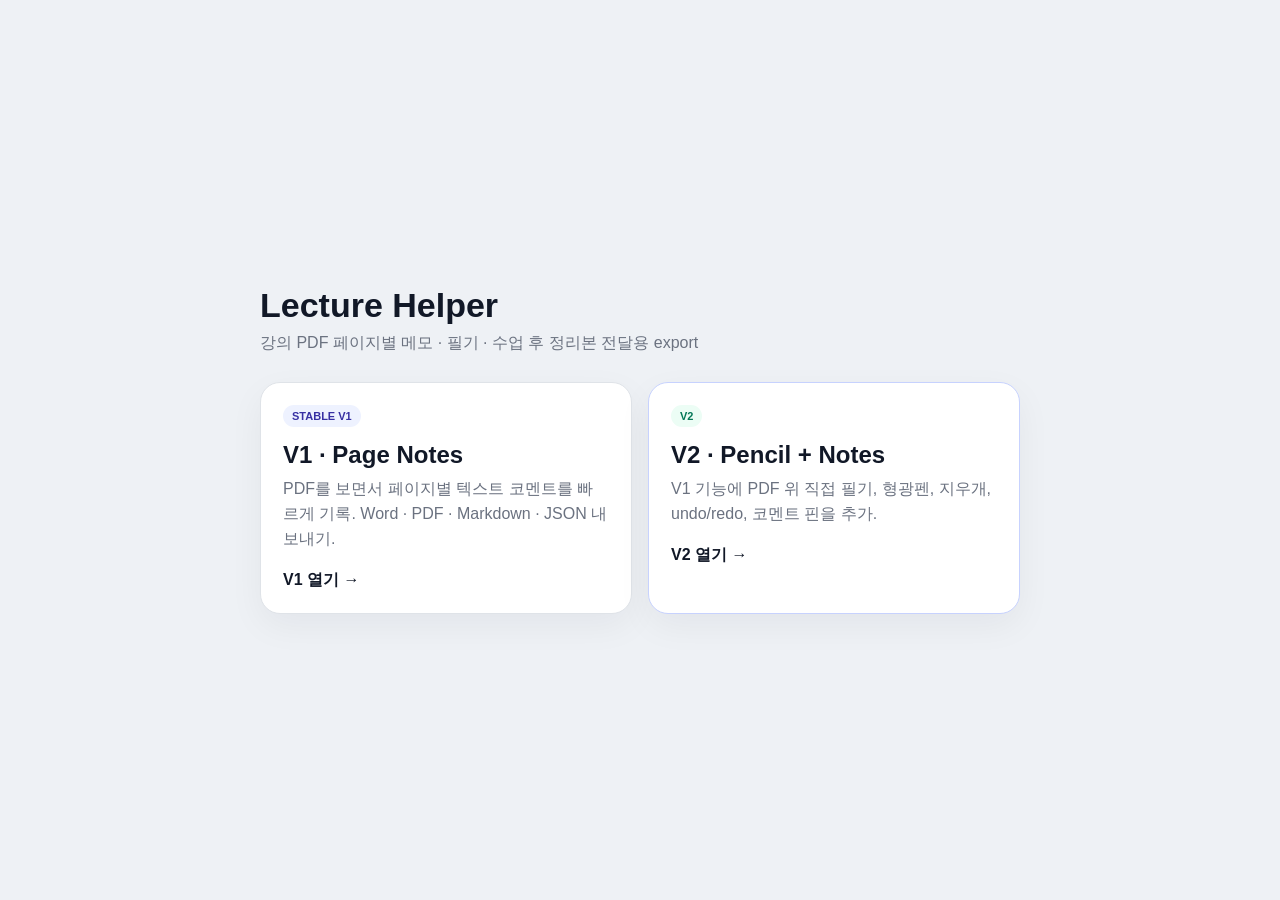
==== index.html @ 44392496 "Add version selector landing page" ====
<!doctype html><html lang="ko"><head><meta charset="utf-8"><meta name="viewport" content="width=device-width,initial-scale=1"><meta name="theme-color" content="#111827"><title>Lecture Helper</title><style>*{box-sizing:border-box}body{margin:0;min-height:100vh;display:grid;place-items:center;background:#eef1f5;color:#111827;font-family:-apple-system,BlinkMacSystemFont,"Segoe UI","Noto Sans KR",sans-serif;padding:24px}.wrap{width:min(760px,100%)}h1{margin:0 0 8px;font-size:34px}.sub{color:#6b7280;margin:0 0 28px}.grid{display:grid;grid-template-columns:repeat(2,minmax(0,1fr));gap:16px}.card{display:block;text-decoration:none;color:inherit;background:white;border:1px solid #dfe3e8;border-radius:20px;padding:22px;box-shadow:0 12px 35px #1118270d}.card:hover{transform:translateY(-1px)}.badge{display:inline-block;font-size:11px;font-weight:800;border-radius:999px;padding:5px 9px;background:#eef2ff;color:#3730a3}.card h2{margin:14px 0 8px}.card p{color:#6b7280;line-height:1.55;margin:0}.go{margin-top:18px;font-weight:800}.v2{border-color:#c7d2fe}.v2 .badge{background:#ecfdf5;color:#047857}@media(max-width:620px){.grid{grid-template-columns:1fr}h1{font-size:28px}}</style></head><body><main class="wrap"><h1>Lecture Helper</h1><p class="sub">강의 PDF 페이지별 메모 · 필기 · 수업 후 정리본 전달용 export</p><section class="grid"><a class="card" href="./v1/"><span class="badge">STABLE V1</span><h2>V1 · Page Notes</h2><p>PDF를 보면서 페이지별 텍스트 코멘트를 빠르게 기록. Word · PDF · Markdown · JSON 내보내기.</p><div class="go">V1 열기 →</div></a><a class="card v2" href="./v2/"><span class="badge">V2</span><h2>V2 · Pencil + Notes</h2><p>V1 기능에 PDF 위 직접 필기, 형광펜, 지우개, undo/redo, 코멘트 핀을 추가.</p><div class="go">V2 열기 →</div></a></section></main></body></html>
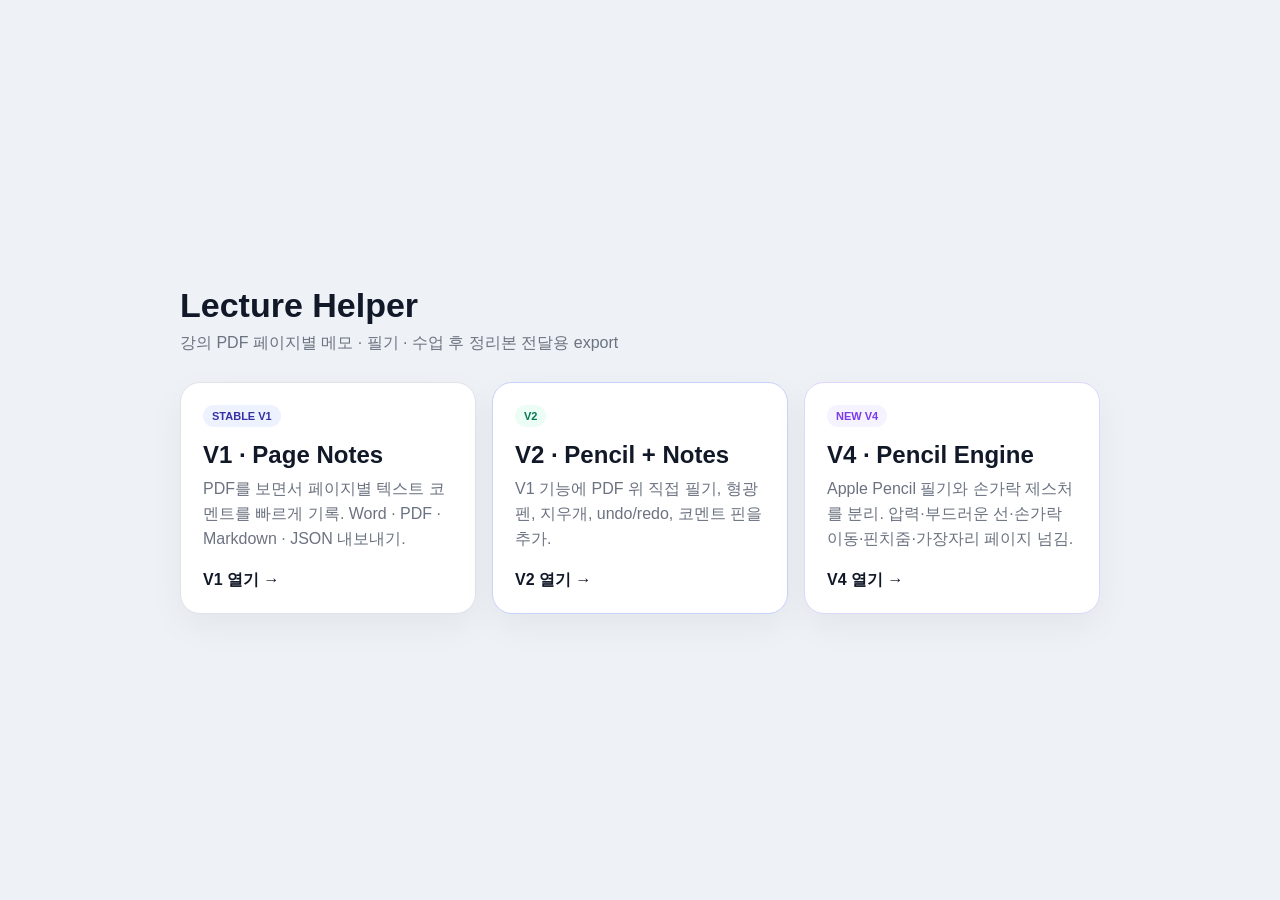
==== commit 63def397: "Add V4 to Lecture Helper home" ====
--- a/index.html
+++ b/index.html
@@ -1 +1 @@
-<!doctype html><html lang="ko"><head><meta charset="utf-8"><meta name="viewport" content="width=device-width,initial-scale=1"><meta name="theme-color" content="#111827"><title>Lecture Helper</title><style>*{box-sizing:border-box}body{margin:0;min-height:100vh;display:grid;place-items:center;background:#eef1f5;color:#111827;font-family:-apple-system,BlinkMacSystemFont,"Segoe UI","Noto Sans KR",sans-serif;padding:24px}.wrap{width:min(760px,100%)}h1{margin:0 0 8px;font-size:34px}.sub{color:#6b7280;margin:0 0 28px}.grid{display:grid;grid-template-columns:repeat(2,minmax(0,1fr));gap:16px}.card{display:block;text-decoration:none;color:inherit;background:white;border:1px solid #dfe3e8;border-radius:20px;padding:22px;box-shadow:0 12px 35px #1118270d}.card:hover{transform:translateY(-1px)}.badge{display:inline-block;font-size:11px;font-weight:800;border-radius:999px;padding:5px 9px;background:#eef2ff;color:#3730a3}.card h2{margin:14px 0 8px}.card p{color:#6b7280;line-height:1.55;margin:0}.go{margin-top:18px;font-weight:800}.v2{border-color:#c7d2fe}.v2 .badge{background:#ecfdf5;color:#047857}@media(max-width:620px){.grid{grid-template-columns:1fr}h1{font-size:28px}}</style></head><body><main class="wrap"><h1>Lecture Helper</h1><p class="sub">강의 PDF 페이지별 메모 · 필기 · 수업 후 정리본 전달용 export</p><section class="grid"><a class="card" href="./v1/"><span class="badge">STABLE V1</span><h2>V1 · Page Notes</h2><p>PDF를 보면서 페이지별 텍스트 코멘트를 빠르게 기록. Word · PDF · Markdown · JSON 내보내기.</p><div class="go">V1 열기 →</div></a><a class="card v2" href="./v2/"><span class="badge">V2</span><h2>V2 · Pencil + Notes</h2><p>V1 기능에 PDF 위 직접 필기, 형광펜, 지우개, undo/redo, 코멘트 핀을 추가.</p><div class="go">V2 열기 →</div></a></section></main></body></html>+<!doctype html><html lang="ko"><head><meta charset="utf-8"><meta name="viewport" content="width=device-width,initial-scale=1"><meta name="theme-color" content="#111827"><title>Lecture Helper</title><style>*{box-sizing:border-box}body{margin:0;min-height:100vh;display:grid;place-items:center;background:#eef1f5;color:#111827;font-family:-apple-system,BlinkMacSystemFont,"Segoe UI","Noto Sans KR",sans-serif;padding:24px}.wrap{width:min(920px,100%)}h1{margin:0 0 8px;font-size:34px}.sub{color:#6b7280;margin:0 0 28px}.grid{display:grid;grid-template-columns:repeat(3,minmax(0,1fr));gap:16px}.card{display:block;text-decoration:none;color:inherit;background:white;border:1px solid #dfe3e8;border-radius:20px;padding:22px;box-shadow:0 12px 35px #1118270d}.card:hover{transform:translateY(-1px)}.badge{display:inline-block;font-size:11px;font-weight:800;border-radius:999px;padding:5px 9px;background:#eef2ff;color:#3730a3}.card h2{margin:14px 0 8px}.card p{color:#6b7280;line-height:1.55;margin:0}.go{margin-top:18px;font-weight:800}.v2{border-color:#c7d2fe}.v2 .badge{background:#ecfdf5;color:#047857}.v4{border-color:#ddd6fe}.v4 .badge{background:#f5f3ff;color:#7c3aed}@media(max-width:800px){.grid{grid-template-columns:1fr}h1{font-size:28px}}</style></head><body><main class="wrap"><h1>Lecture Helper</h1><p class="sub">강의 PDF 페이지별 메모 · 필기 · 수업 후 정리본 전달용 export</p><section class="grid"><a class="card" href="./v1/"><span class="badge">STABLE V1</span><h2>V1 · Page Notes</h2><p>PDF를 보면서 페이지별 텍스트 코멘트를 빠르게 기록. Word · PDF · Markdown · JSON 내보내기.</p><div class="go">V1 열기 →</div></a><a class="card v2" href="./v2/"><span class="badge">V2</span><h2>V2 · Pencil + Notes</h2><p>V1 기능에 PDF 위 직접 필기, 형광펜, 지우개, undo/redo, 코멘트 핀을 추가.</p><div class="go">V2 열기 →</div></a><a class="card v4" href="./v4/"><span class="badge">NEW V4</span><h2>V4 · Pencil Engine</h2><p>Apple Pencil 필기와 손가락 제스처를 분리. 압력·부드러운 선·손가락 이동·핀치줌·가장자리 페이지 넘김.</p><div class="go">V4 열기 →</div></a></section></main></body></html>
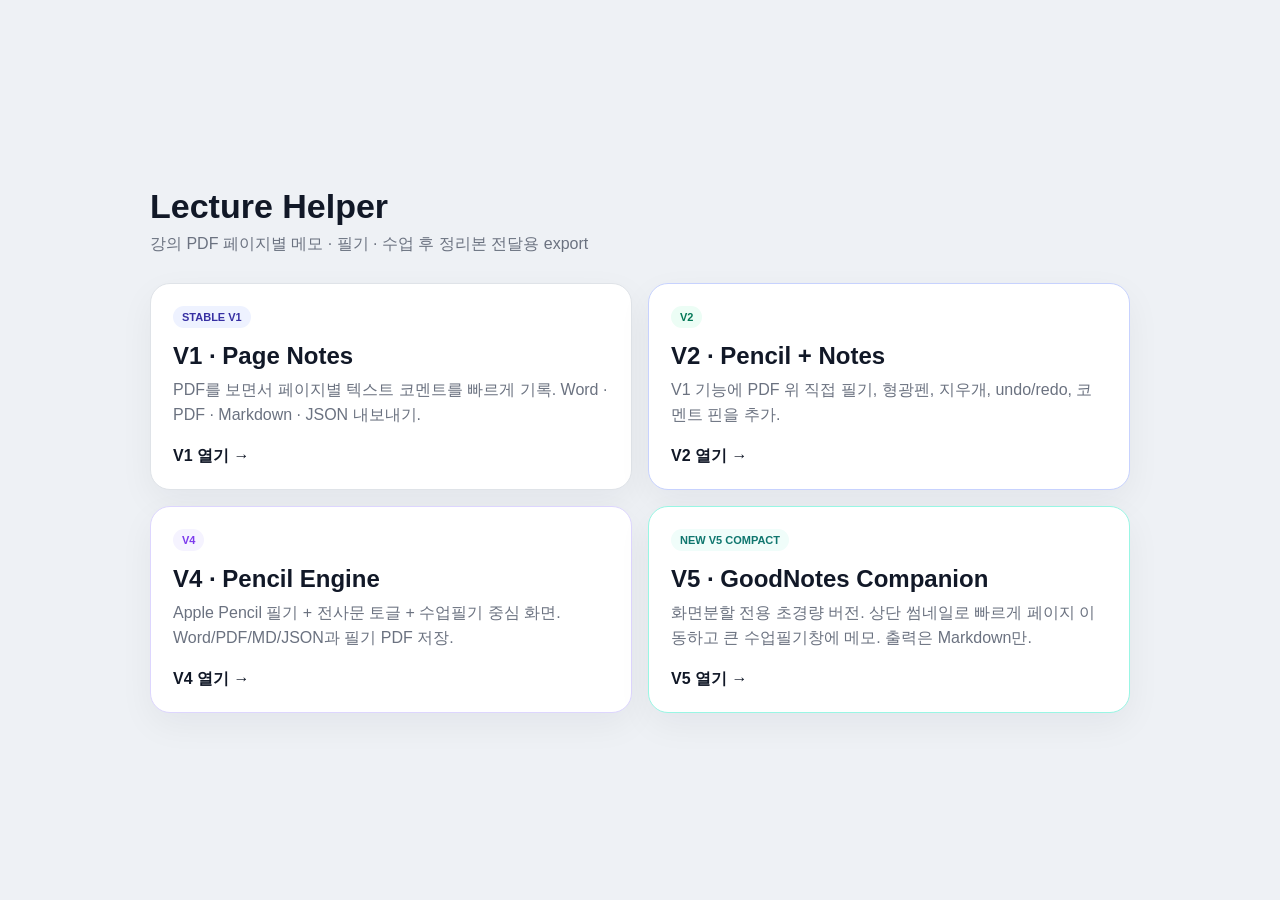
==== commit 988de94c: "Add V5 compact mode to launcher" ====
--- a/index.html
+++ b/index.html
@@ -1 +1 @@
-<!doctype html><html lang="ko"><head><meta charset="utf-8"><meta name="viewport" content="width=device-width,initial-scale=1"><meta name="theme-color" content="#111827"><title>Lecture Helper</title><style>*{box-sizing:border-box}body{margin:0;min-height:100vh;display:grid;place-items:center;background:#eef1f5;color:#111827;font-family:-apple-system,BlinkMacSystemFont,"Segoe UI","Noto Sans KR",sans-serif;padding:24px}.wrap{width:min(920px,100%)}h1{margin:0 0 8px;font-size:34px}.sub{color:#6b7280;margin:0 0 28px}.grid{display:grid;grid-template-columns:repeat(3,minmax(0,1fr));gap:16px}.card{display:block;text-decoration:none;color:inherit;background:white;border:1px solid #dfe3e8;border-radius:20px;padding:22px;box-shadow:0 12px 35px #1118270d}.card:hover{transform:translateY(-1px)}.badge{display:inline-block;font-size:11px;font-weight:800;border-radius:999px;padding:5px 9px;background:#eef2ff;color:#3730a3}.card h2{margin:14px 0 8px}.card p{color:#6b7280;line-height:1.55;margin:0}.go{margin-top:18px;font-weight:800}.v2{border-color:#c7d2fe}.v2 .badge{background:#ecfdf5;color:#047857}.v4{border-color:#ddd6fe}.v4 .badge{background:#f5f3ff;color:#7c3aed}@media(max-width:800px){.grid{grid-template-columns:1fr}h1{font-size:28px}}</style></head><body><main class="wrap"><h1>Lecture Helper</h1><p class="sub">강의 PDF 페이지별 메모 · 필기 · 수업 후 정리본 전달용 export</p><section class="grid"><a class="card" href="./v1/"><span class="badge">STABLE V1</span><h2>V1 · Page Notes</h2><p>PDF를 보면서 페이지별 텍스트 코멘트를 빠르게 기록. Word · PDF · Markdown · JSON 내보내기.</p><div class="go">V1 열기 →</div></a><a class="card v2" href="./v2/"><span class="badge">V2</span><h2>V2 · Pencil + Notes</h2><p>V1 기능에 PDF 위 직접 필기, 형광펜, 지우개, undo/redo, 코멘트 핀을 추가.</p><div class="go">V2 열기 →</div></a><a class="card v4" href="./v4/"><span class="badge">NEW V4</span><h2>V4 · Pencil Engine</h2><p>Apple Pencil 필기와 손가락 제스처를 분리. 압력·부드러운 선·손가락 이동·핀치줌·가장자리 페이지 넘김.</p><div class="go">V4 열기 →</div></a></section></main></body></html>+<!doctype html><html lang="ko"><head><meta charset="utf-8"><meta name="viewport" content="width=device-width,initial-scale=1"><meta name="theme-color" content="#111827"><title>Lecture Helper</title><style>*{box-sizing:border-box}body{margin:0;min-height:100vh;display:grid;place-items:center;background:#eef1f5;color:#111827;font-family:-apple-system,BlinkMacSystemFont,"Segoe UI","Noto Sans KR",sans-serif;padding:24px}.wrap{width:min(980px,100%)}h1{margin:0 0 8px;font-size:34px}.sub{color:#6b7280;margin:0 0 28px}.grid{display:grid;grid-template-columns:repeat(2,minmax(0,1fr));gap:16px}.card{display:block;text-decoration:none;color:inherit;background:white;border:1px solid #dfe3e8;border-radius:20px;padding:22px;box-shadow:0 12px 35px #1118270d}.card:hover{transform:translateY(-1px)}.badge{display:inline-block;font-size:11px;font-weight:800;border-radius:999px;padding:5px 9px;background:#eef2ff;color:#3730a3}.card h2{margin:14px 0 8px}.card p{color:#6b7280;line-height:1.55;margin:0}.go{margin-top:18px;font-weight:800}.v2{border-color:#c7d2fe}.v2 .badge{background:#ecfdf5;color:#047857}.v4{border-color:#ddd6fe}.v4 .badge{background:#f5f3ff;color:#7c3aed}.v5{border-color:#99f6e4}.v5 .badge{background:#f0fdfa;color:#0f766e}@media(max-width:800px){.grid{grid-template-columns:1fr}h1{font-size:28px}}</style></head><body><main class="wrap"><h1>Lecture Helper</h1><p class="sub">강의 PDF 페이지별 메모 · 필기 · 수업 후 정리본 전달용 export</p><section class="grid"><a class="card" href="./v1/"><span class="badge">STABLE V1</span><h2>V1 · Page Notes</h2><p>PDF를 보면서 페이지별 텍스트 코멘트를 빠르게 기록. Word · PDF · Markdown · JSON 내보내기.</p><div class="go">V1 열기 →</div></a><a class="card v2" href="./v2/"><span class="badge">V2</span><h2>V2 · Pencil + Notes</h2><p>V1 기능에 PDF 위 직접 필기, 형광펜, 지우개, undo/redo, 코멘트 핀을 추가.</p><div class="go">V2 열기 →</div></a><a class="card v4" href="./v4/"><span class="badge">V4</span><h2>V4 · Pencil Engine</h2><p>Apple Pencil 필기 + 전사문 토글 + 수업필기 중심 화면. Word/PDF/MD/JSON과 필기 PDF 저장.</p><div class="go">V4 열기 →</div></a><a class="card v5" href="./v5/"><span class="badge">NEW V5 COMPACT</span><h2>V5 · GoodNotes Companion</h2><p>화면분할 전용 초경량 버전. 상단 썸네일로 빠르게 페이지 이동하고 큰 수업필기창에 메모. 출력은 Markdown만.</p><div class="go">V5 열기 →</div></a></section></main></body></html>
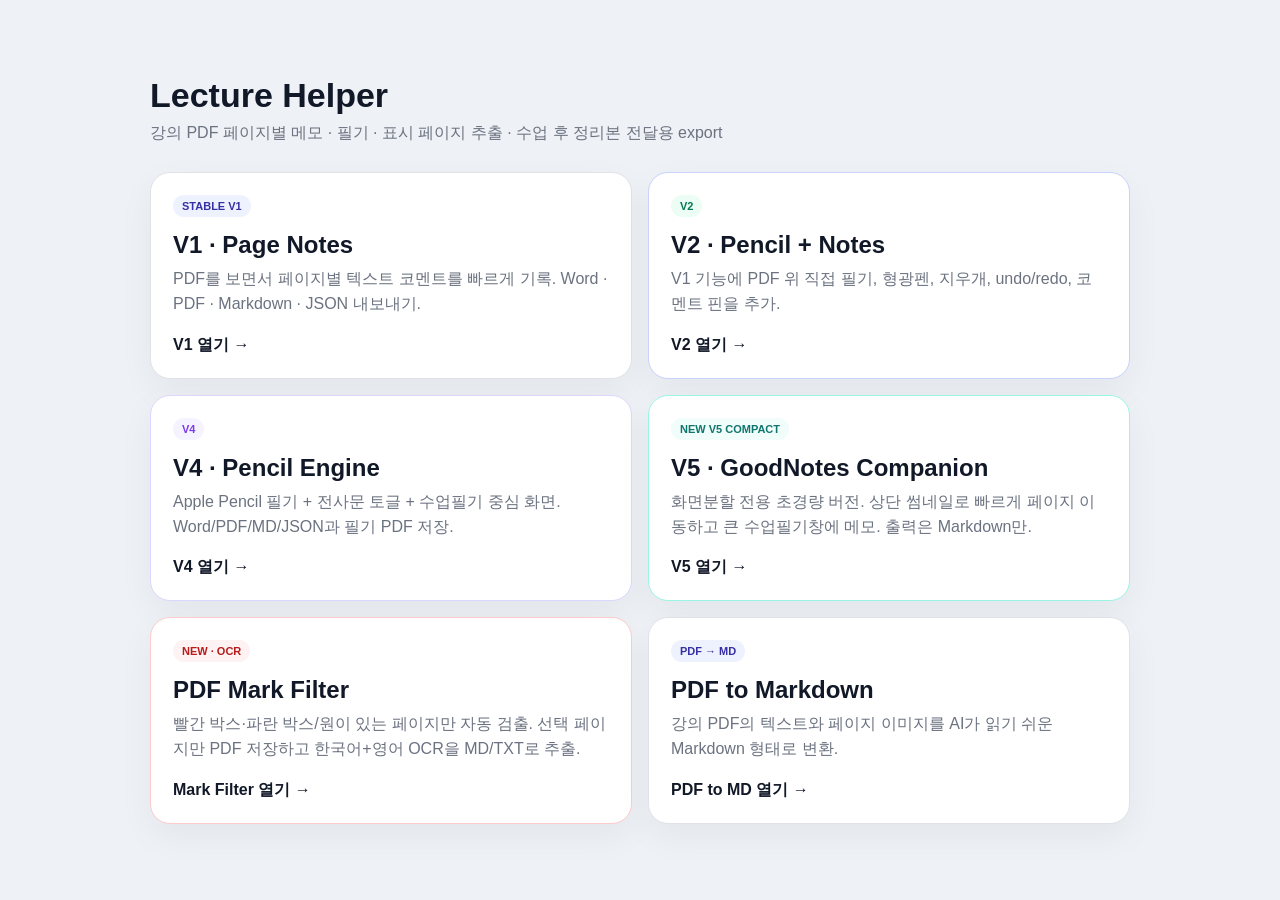
==== commit d4049336: "Add PDF Mark Filter to Lecture Helper home" ====
--- a/index.html
+++ b/index.html
@@ -1 +1 @@
-<!doctype html><html lang="ko"><head><meta charset="utf-8"><meta name="viewport" content="width=device-width,initial-scale=1"><meta name="theme-color" content="#111827"><title>Lecture Helper</title><style>*{box-sizing:border-box}body{margin:0;min-height:100vh;display:grid;place-items:center;background:#eef1f5;color:#111827;font-family:-apple-system,BlinkMacSystemFont,"Segoe UI","Noto Sans KR",sans-serif;padding:24px}.wrap{width:min(980px,100%)}h1{margin:0 0 8px;font-size:34px}.sub{color:#6b7280;margin:0 0 28px}.grid{display:grid;grid-template-columns:repeat(2,minmax(0,1fr));gap:16px}.card{display:block;text-decoration:none;color:inherit;background:white;border:1px solid #dfe3e8;border-radius:20px;padding:22px;box-shadow:0 12px 35px #1118270d}.card:hover{transform:translateY(-1px)}.badge{display:inline-block;font-size:11px;font-weight:800;border-radius:999px;padding:5px 9px;background:#eef2ff;color:#3730a3}.card h2{margin:14px 0 8px}.card p{color:#6b7280;line-height:1.55;margin:0}.go{margin-top:18px;font-weight:800}.v2{border-color:#c7d2fe}.v2 .badge{background:#ecfdf5;color:#047857}.v4{border-color:#ddd6fe}.v4 .badge{background:#f5f3ff;color:#7c3aed}.v5{border-color:#99f6e4}.v5 .badge{background:#f0fdfa;color:#0f766e}@media(max-width:800px){.grid{grid-template-columns:1fr}h1{font-size:28px}}</style></head><body><main class="wrap"><h1>Lecture Helper</h1><p class="sub">강의 PDF 페이지별 메모 · 필기 · 수업 후 정리본 전달용 export</p><section class="grid"><a class="card" href="./v1/"><span class="badge">STABLE V1</span><h2>V1 · Page Notes</h2><p>PDF를 보면서 페이지별 텍스트 코멘트를 빠르게 기록. Word · PDF · Markdown · JSON 내보내기.</p><div class="go">V1 열기 →</div></a><a class="card v2" href="./v2/"><span class="badge">V2</span><h2>V2 · Pencil + Notes</h2><p>V1 기능에 PDF 위 직접 필기, 형광펜, 지우개, undo/redo, 코멘트 핀을 추가.</p><div class="go">V2 열기 →</div></a><a class="card v4" href="./v4/"><span class="badge">V4</span><h2>V4 · Pencil Engine</h2><p>Apple Pencil 필기 + 전사문 토글 + 수업필기 중심 화면. Word/PDF/MD/JSON과 필기 PDF 저장.</p><div class="go">V4 열기 →</div></a><a class="card v5" href="./v5/"><span class="badge">NEW V5 COMPACT</span><h2>V5 · GoodNotes Companion</h2><p>화면분할 전용 초경량 버전. 상단 썸네일로 빠르게 페이지 이동하고 큰 수업필기창에 메모. 출력은 Markdown만.</p><div class="go">V5 열기 →</div></a></section></main></body></html>+<!doctype html><html lang="ko"><head><meta charset="utf-8"><meta name="viewport" content="width=device-width,initial-scale=1"><meta name="theme-color" content="#111827"><title>Lecture Helper</title><style>*{box-sizing:border-box}body{margin:0;min-height:100vh;display:grid;place-items:center;background:#eef1f5;color:#111827;font-family:-apple-system,BlinkMacSystemFont,"Segoe UI","Noto Sans KR",sans-serif;padding:24px}.wrap{width:min(980px,100%)}h1{margin:0 0 8px;font-size:34px}.sub{color:#6b7280;margin:0 0 28px}.grid{display:grid;grid-template-columns:repeat(2,minmax(0,1fr));gap:16px}.card{display:block;text-decoration:none;color:inherit;background:white;border:1px solid #dfe3e8;border-radius:20px;padding:22px;box-shadow:0 12px 35px #1118270d}.card:hover{transform:translateY(-1px)}.badge{display:inline-block;font-size:11px;font-weight:800;border-radius:999px;padding:5px 9px;background:#eef2ff;color:#3730a3}.card h2{margin:14px 0 8px}.card p{color:#6b7280;line-height:1.55;margin:0}.go{margin-top:18px;font-weight:800}.v2{border-color:#c7d2fe}.v2 .badge{background:#ecfdf5;color:#047857}.v4{border-color:#ddd6fe}.v4 .badge{background:#f5f3ff;color:#7c3aed}.v5{border-color:#99f6e4}.v5 .badge{background:#f0fdfa;color:#0f766e}.mark{border-color:#fecaca}.mark .badge{background:#fef2f2;color:#b91c1c}@media(max-width:800px){.grid{grid-template-columns:1fr}h1{font-size:28px}}</style></head><body><main class="wrap"><h1>Lecture Helper</h1><p class="sub">강의 PDF 페이지별 메모 · 필기 · 표시 페이지 추출 · 수업 후 정리본 전달용 export</p><section class="grid"><a class="card" href="./v1/"><span class="badge">STABLE V1</span><h2>V1 · Page Notes</h2><p>PDF를 보면서 페이지별 텍스트 코멘트를 빠르게 기록. Word · PDF · Markdown · JSON 내보내기.</p><div class="go">V1 열기 →</div></a><a class="card v2" href="./v2/"><span class="badge">V2</span><h2>V2 · Pencil + Notes</h2><p>V1 기능에 PDF 위 직접 필기, 형광펜, 지우개, undo/redo, 코멘트 핀을 추가.</p><div class="go">V2 열기 →</div></a><a class="card v4" href="./v4/"><span class="badge">V4</span><h2>V4 · Pencil Engine</h2><p>Apple Pencil 필기 + 전사문 토글 + 수업필기 중심 화면. Word/PDF/MD/JSON과 필기 PDF 저장.</p><div class="go">V4 열기 →</div></a><a class="card v5" href="./v5/"><span class="badge">NEW V5 COMPACT</span><h2>V5 · GoodNotes Companion</h2><p>화면분할 전용 초경량 버전. 상단 썸네일로 빠르게 페이지 이동하고 큰 수업필기창에 메모. 출력은 Markdown만.</p><div class="go">V5 열기 →</div></a><a class="card mark" href="./pdf_annotated_pages/"><span class="badge">NEW · OCR</span><h2>PDF Mark Filter</h2><p>빨간 박스·파란 박스/원이 있는 페이지만 자동 검출. 선택 페이지만 PDF 저장하고 한국어+영어 OCR을 MD/TXT로 추출.</p><div class="go">Mark Filter 열기 →</div></a><a class="card" href="./pdf_to_md/"><span class="badge">PDF → MD</span><h2>PDF to Markdown</h2><p>강의 PDF의 텍스트와 페이지 이미지를 AI가 읽기 쉬운 Markdown 형태로 변환.</p><div class="go">PDF to MD 열기 →</div></a></section></main></body></html>
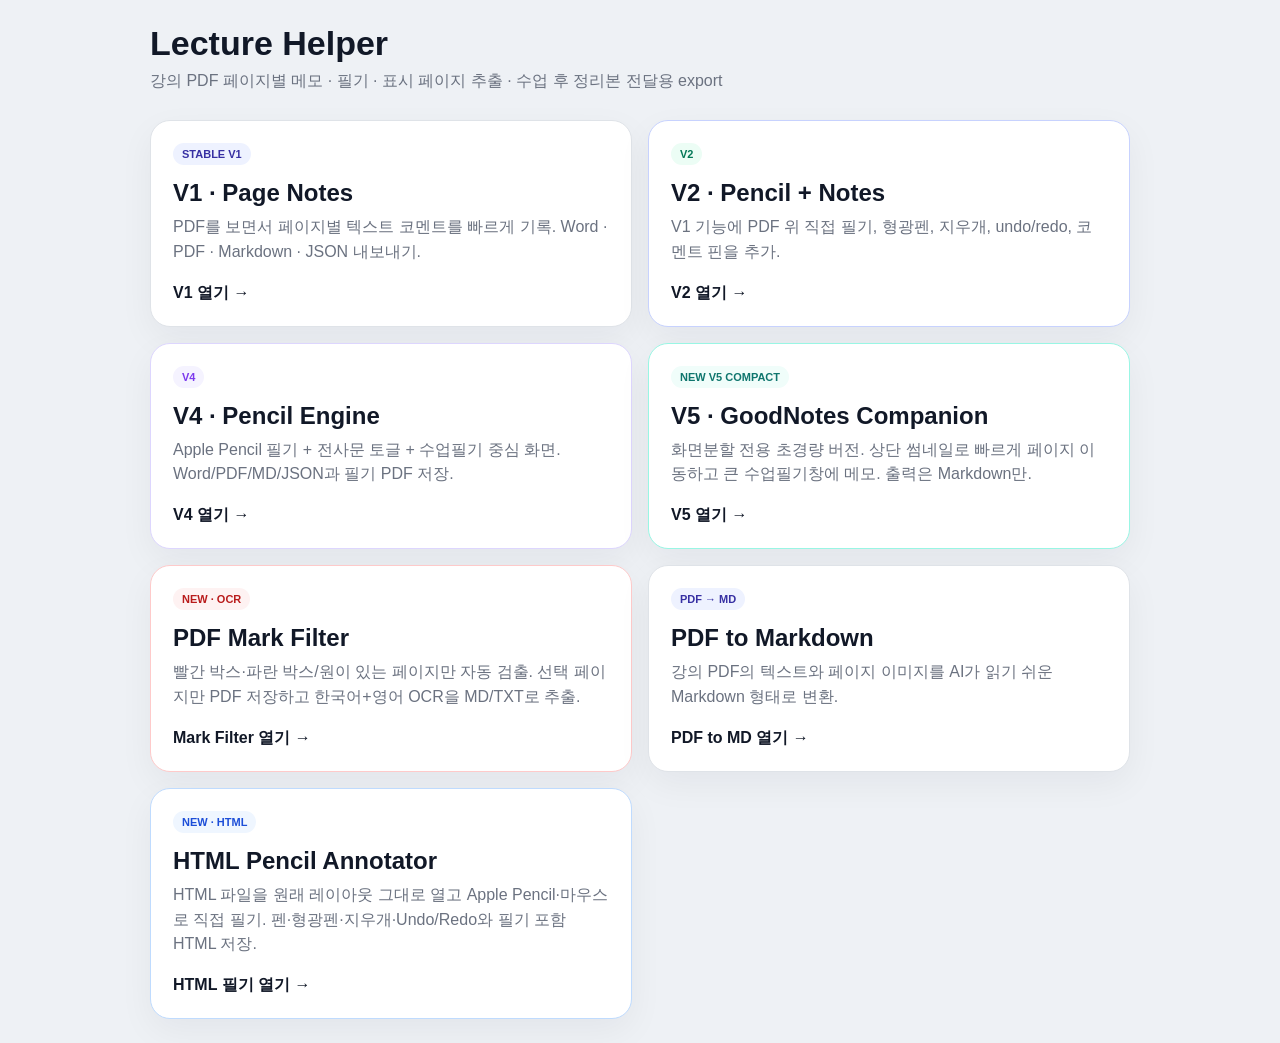
==== commit c93770fd: "Link HTML annotator from main page" ====
--- a/index.html
+++ b/index.html
@@ -1 +1 @@
-<!doctype html><html lang="ko"><head><meta charset="utf-8"><meta name="viewport" content="width=device-width,initial-scale=1"><meta name="theme-color" content="#111827"><title>Lecture Helper</title><style>*{box-sizing:border-box}body{margin:0;min-height:100vh;display:grid;place-items:center;background:#eef1f5;color:#111827;font-family:-apple-system,BlinkMacSystemFont,"Segoe UI","Noto Sans KR",sans-serif;padding:24px}.wrap{width:min(980px,100%)}h1{margin:0 0 8px;font-size:34px}.sub{color:#6b7280;margin:0 0 28px}.grid{display:grid;grid-template-columns:repeat(2,minmax(0,1fr));gap:16px}.card{display:block;text-decoration:none;color:inherit;background:white;border:1px solid #dfe3e8;border-radius:20px;padding:22px;box-shadow:0 12px 35px #1118270d}.card:hover{transform:translateY(-1px)}.badge{display:inline-block;font-size:11px;font-weight:800;border-radius:999px;padding:5px 9px;background:#eef2ff;color:#3730a3}.card h2{margin:14px 0 8px}.card p{color:#6b7280;line-height:1.55;margin:0}.go{margin-top:18px;font-weight:800}.v2{border-color:#c7d2fe}.v2 .badge{background:#ecfdf5;color:#047857}.v4{border-color:#ddd6fe}.v4 .badge{background:#f5f3ff;color:#7c3aed}.v5{border-color:#99f6e4}.v5 .badge{background:#f0fdfa;color:#0f766e}.mark{border-color:#fecaca}.mark .badge{background:#fef2f2;color:#b91c1c}@media(max-width:800px){.grid{grid-template-columns:1fr}h1{font-size:28px}}</style></head><body><main class="wrap"><h1>Lecture Helper</h1><p class="sub">강의 PDF 페이지별 메모 · 필기 · 표시 페이지 추출 · 수업 후 정리본 전달용 export</p><section class="grid"><a class="card" href="./v1/"><span class="badge">STABLE V1</span><h2>V1 · Page Notes</h2><p>PDF를 보면서 페이지별 텍스트 코멘트를 빠르게 기록. Word · PDF · Markdown · JSON 내보내기.</p><div class="go">V1 열기 →</div></a><a class="card v2" href="./v2/"><span class="badge">V2</span><h2>V2 · Pencil + Notes</h2><p>V1 기능에 PDF 위 직접 필기, 형광펜, 지우개, undo/redo, 코멘트 핀을 추가.</p><div class="go">V2 열기 →</div></a><a class="card v4" href="./v4/"><span class="badge">V4</span><h2>V4 · Pencil Engine</h2><p>Apple Pencil 필기 + 전사문 토글 + 수업필기 중심 화면. Word/PDF/MD/JSON과 필기 PDF 저장.</p><div class="go">V4 열기 →</div></a><a class="card v5" href="./v5/"><span class="badge">NEW V5 COMPACT</span><h2>V5 · GoodNotes Companion</h2><p>화면분할 전용 초경량 버전. 상단 썸네일로 빠르게 페이지 이동하고 큰 수업필기창에 메모. 출력은 Markdown만.</p><div class="go">V5 열기 →</div></a><a class="card mark" href="./pdf_annotated_pages/"><span class="badge">NEW · OCR</span><h2>PDF Mark Filter</h2><p>빨간 박스·파란 박스/원이 있는 페이지만 자동 검출. 선택 페이지만 PDF 저장하고 한국어+영어 OCR을 MD/TXT로 추출.</p><div class="go">Mark Filter 열기 →</div></a><a class="card" href="./pdf_to_md/"><span class="badge">PDF → MD</span><h2>PDF to Markdown</h2><p>강의 PDF의 텍스트와 페이지 이미지를 AI가 읽기 쉬운 Markdown 형태로 변환.</p><div class="go">PDF to MD 열기 →</div></a></section></main></body></html>+<!doctype html><html lang="ko"><head><meta charset="utf-8"><meta name="viewport" content="width=device-width,initial-scale=1"><meta name="theme-color" content="#111827"><title>Lecture Helper</title><style>*{box-sizing:border-box}body{margin:0;min-height:100vh;display:grid;place-items:center;background:#eef1f5;color:#111827;font-family:-apple-system,BlinkMacSystemFont,"Segoe UI","Noto Sans KR",sans-serif;padding:24px}.wrap{width:min(980px,100%)}h1{margin:0 0 8px;font-size:34px}.sub{color:#6b7280;margin:0 0 28px}.grid{display:grid;grid-template-columns:repeat(2,minmax(0,1fr));gap:16px}.card{display:block;text-decoration:none;color:inherit;background:white;border:1px solid #dfe3e8;border-radius:20px;padding:22px;box-shadow:0 12px 35px #1118270d}.card:hover{transform:translateY(-1px)}.badge{display:inline-block;font-size:11px;font-weight:800;border-radius:999px;padding:5px 9px;background:#eef2ff;color:#3730a3}.card h2{margin:14px 0 8px}.card p{color:#6b7280;line-height:1.55;margin:0}.go{margin-top:18px;font-weight:800}.v2{border-color:#c7d2fe}.v2 .badge{background:#ecfdf5;color:#047857}.v4{border-color:#ddd6fe}.v4 .badge{background:#f5f3ff;color:#7c3aed}.v5{border-color:#99f6e4}.v5 .badge{background:#f0fdfa;color:#0f766e}.mark{border-color:#fecaca}.mark .badge{background:#fef2f2;color:#b91c1c}.htmlnote{border-color:#bfdbfe}.htmlnote .badge{background:#eff6ff;color:#1d4ed8}@media(max-width:800px){.grid{grid-template-columns:1fr}h1{font-size:28px}}</style></head><body><main class="wrap"><h1>Lecture Helper</h1><p class="sub">강의 PDF 페이지별 메모 · 필기 · 표시 페이지 추출 · 수업 후 정리본 전달용 export</p><section class="grid"><a class="card" href="./v1/"><span class="badge">STABLE V1</span><h2>V1 · Page Notes</h2><p>PDF를 보면서 페이지별 텍스트 코멘트를 빠르게 기록. Word · PDF · Markdown · JSON 내보내기.</p><div class="go">V1 열기 →</div></a><a class="card v2" href="./v2/"><span class="badge">V2</span><h2>V2 · Pencil + Notes</h2><p>V1 기능에 PDF 위 직접 필기, 형광펜, 지우개, undo/redo, 코멘트 핀을 추가.</p><div class="go">V2 열기 →</div></a><a class="card v4" href="./v4/"><span class="badge">V4</span><h2>V4 · Pencil Engine</h2><p>Apple Pencil 필기 + 전사문 토글 + 수업필기 중심 화면. Word/PDF/MD/JSON과 필기 PDF 저장.</p><div class="go">V4 열기 →</div></a><a class="card v5" href="./v5/"><span class="badge">NEW V5 COMPACT</span><h2>V5 · GoodNotes Companion</h2><p>화면분할 전용 초경량 버전. 상단 썸네일로 빠르게 페이지 이동하고 큰 수업필기창에 메모. 출력은 Markdown만.</p><div class="go">V5 열기 →</div></a><a class="card mark" href="./pdf_annotated_pages/"><span class="badge">NEW · OCR</span><h2>PDF Mark Filter</h2><p>빨간 박스·파란 박스/원이 있는 페이지만 자동 검출. 선택 페이지만 PDF 저장하고 한국어+영어 OCR을 MD/TXT로 추출.</p><div class="go">Mark Filter 열기 →</div></a><a class="card" href="./pdf_to_md/"><span class="badge">PDF → MD</span><h2>PDF to Markdown</h2><p>강의 PDF의 텍스트와 페이지 이미지를 AI가 읽기 쉬운 Markdown 형태로 변환.</p><div class="go">PDF to MD 열기 →</div></a><a class="card htmlnote" href="./html_annotator/"><span class="badge">NEW · HTML</span><h2>HTML Pencil Annotator</h2><p>HTML 파일을 원래 레이아웃 그대로 열고 Apple Pencil·마우스로 직접 필기. 펜·형광펜·지우개·Undo/Redo와 필기 포함 HTML 저장.</p><div class="go">HTML 필기 열기 →</div></a></section></main></body></html>
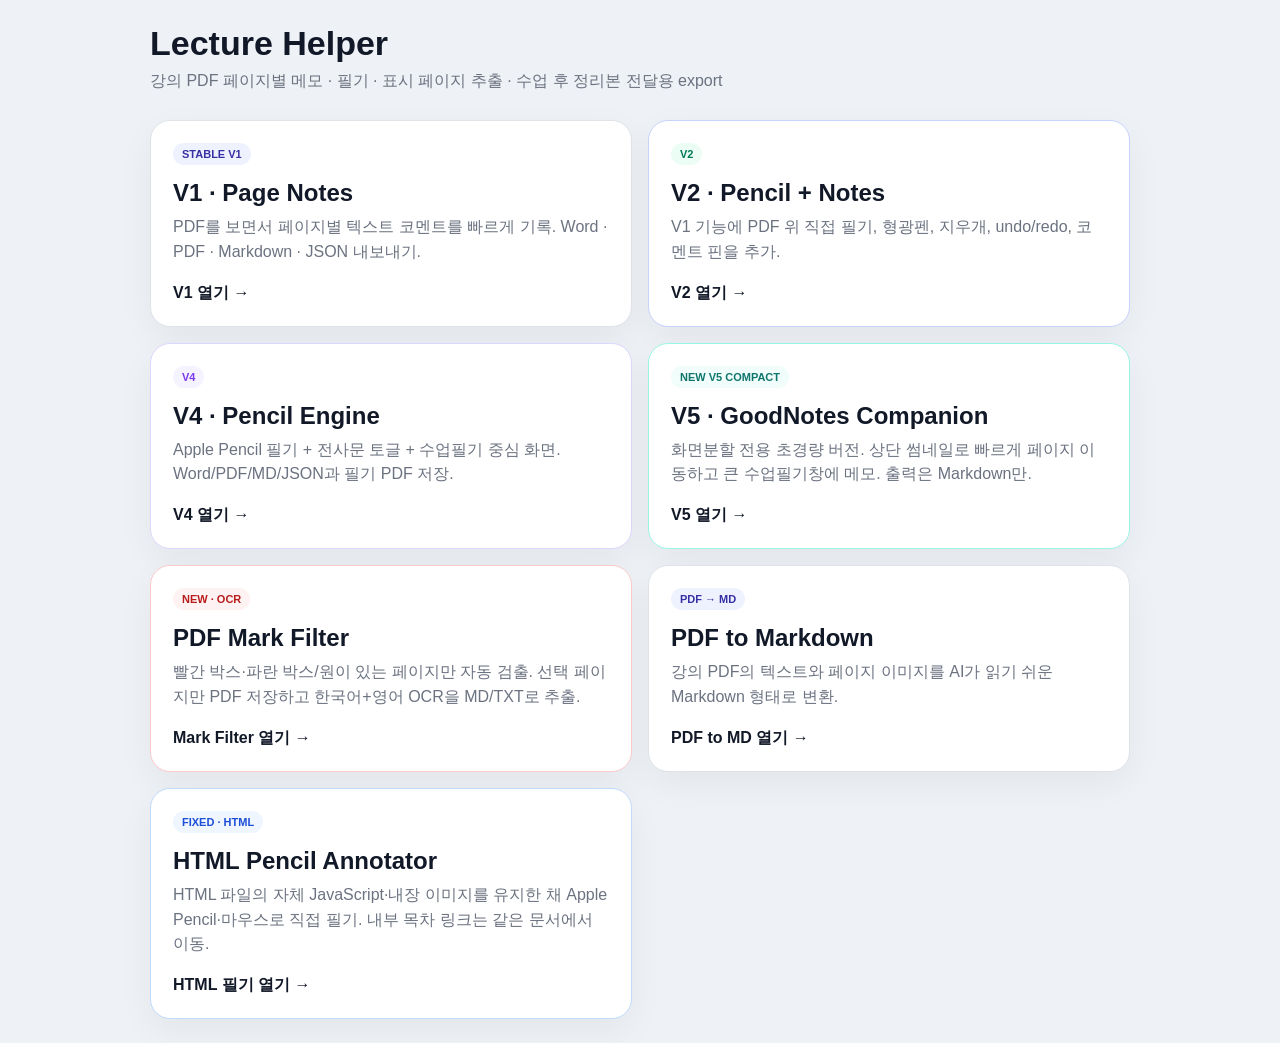
==== commit 3175e38d: "Force fresh HTML annotator and preserve embedded image scripts" ====
--- a/index.html
+++ b/index.html
@@ -1 +1 @@
-<!doctype html><html lang="ko"><head><meta charset="utf-8"><meta name="viewport" content="width=device-width,initial-scale=1"><meta name="theme-color" content="#111827"><title>Lecture Helper</title><style>*{box-sizing:border-box}body{margin:0;min-height:100vh;display:grid;place-items:center;background:#eef1f5;color:#111827;font-family:-apple-system,BlinkMacSystemFont,"Segoe UI","Noto Sans KR",sans-serif;padding:24px}.wrap{width:min(980px,100%)}h1{margin:0 0 8px;font-size:34px}.sub{color:#6b7280;margin:0 0 28px}.grid{display:grid;grid-template-columns:repeat(2,minmax(0,1fr));gap:16px}.card{display:block;text-decoration:none;color:inherit;background:white;border:1px solid #dfe3e8;border-radius:20px;padding:22px;box-shadow:0 12px 35px #1118270d}.card:hover{transform:translateY(-1px)}.badge{display:inline-block;font-size:11px;font-weight:800;border-radius:999px;padding:5px 9px;background:#eef2ff;color:#3730a3}.card h2{margin:14px 0 8px}.card p{color:#6b7280;line-height:1.55;margin:0}.go{margin-top:18px;font-weight:800}.v2{border-color:#c7d2fe}.v2 .badge{background:#ecfdf5;color:#047857}.v4{border-color:#ddd6fe}.v4 .badge{background:#f5f3ff;color:#7c3aed}.v5{border-color:#99f6e4}.v5 .badge{background:#f0fdfa;color:#0f766e}.mark{border-color:#fecaca}.mark .badge{background:#fef2f2;color:#b91c1c}.htmlnote{border-color:#bfdbfe}.htmlnote .badge{background:#eff6ff;color:#1d4ed8}@media(max-width:800px){.grid{grid-template-columns:1fr}h1{font-size:28px}}</style></head><body><main class="wrap"><h1>Lecture Helper</h1><p class="sub">강의 PDF 페이지별 메모 · 필기 · 표시 페이지 추출 · 수업 후 정리본 전달용 export</p><section class="grid"><a class="card" href="./v1/"><span class="badge">STABLE V1</span><h2>V1 · Page Notes</h2><p>PDF를 보면서 페이지별 텍스트 코멘트를 빠르게 기록. Word · PDF · Markdown · JSON 내보내기.</p><div class="go">V1 열기 →</div></a><a class="card v2" href="./v2/"><span class="badge">V2</span><h2>V2 · Pencil + Notes</h2><p>V1 기능에 PDF 위 직접 필기, 형광펜, 지우개, undo/redo, 코멘트 핀을 추가.</p><div class="go">V2 열기 →</div></a><a class="card v4" href="./v4/"><span class="badge">V4</span><h2>V4 · Pencil Engine</h2><p>Apple Pencil 필기 + 전사문 토글 + 수업필기 중심 화면. Word/PDF/MD/JSON과 필기 PDF 저장.</p><div class="go">V4 열기 →</div></a><a class="card v5" href="./v5/"><span class="badge">NEW V5 COMPACT</span><h2>V5 · GoodNotes Companion</h2><p>화면분할 전용 초경량 버전. 상단 썸네일로 빠르게 페이지 이동하고 큰 수업필기창에 메모. 출력은 Markdown만.</p><div class="go">V5 열기 →</div></a><a class="card mark" href="./pdf_annotated_pages/"><span class="badge">NEW · OCR</span><h2>PDF Mark Filter</h2><p>빨간 박스·파란 박스/원이 있는 페이지만 자동 검출. 선택 페이지만 PDF 저장하고 한국어+영어 OCR을 MD/TXT로 추출.</p><div class="go">Mark Filter 열기 →</div></a><a class="card" href="./pdf_to_md/"><span class="badge">PDF → MD</span><h2>PDF to Markdown</h2><p>강의 PDF의 텍스트와 페이지 이미지를 AI가 읽기 쉬운 Markdown 형태로 변환.</p><div class="go">PDF to MD 열기 →</div></a><a class="card htmlnote" href="./html_annotator/"><span class="badge">NEW · HTML</span><h2>HTML Pencil Annotator</h2><p>HTML 파일을 원래 레이아웃 그대로 열고 Apple Pencil·마우스로 직접 필기. 펜·형광펜·지우개·Undo/Redo와 필기 포함 HTML 저장.</p><div class="go">HTML 필기 열기 →</div></a></section></main></body></html>+<!doctype html><html lang="ko"><head><meta charset="utf-8"><meta name="viewport" content="width=device-width,initial-scale=1"><meta name="theme-color" content="#111827"><title>Lecture Helper</title><style>*{box-sizing:border-box}body{margin:0;min-height:100vh;display:grid;place-items:center;background:#eef1f5;color:#111827;font-family:-apple-system,BlinkMacSystemFont,"Segoe UI","Noto Sans KR",sans-serif;padding:24px}.wrap{width:min(980px,100%)}h1{margin:0 0 8px;font-size:34px}.sub{color:#6b7280;margin:0 0 28px}.grid{display:grid;grid-template-columns:repeat(2,minmax(0,1fr));gap:16px}.card{display:block;text-decoration:none;color:inherit;background:white;border:1px solid #dfe3e8;border-radius:20px;padding:22px;box-shadow:0 12px 35px #1118270d}.card:hover{transform:translateY(-1px)}.badge{display:inline-block;font-size:11px;font-weight:800;border-radius:999px;padding:5px 9px;background:#eef2ff;color:#3730a3}.card h2{margin:14px 0 8px}.card p{color:#6b7280;line-height:1.55;margin:0}.go{margin-top:18px;font-weight:800}.v2{border-color:#c7d2fe}.v2 .badge{background:#ecfdf5;color:#047857}.v4{border-color:#ddd6fe}.v4 .badge{background:#f5f3ff;color:#7c3aed}.v5{border-color:#99f6e4}.v5 .badge{background:#f0fdfa;color:#0f766e}.mark{border-color:#fecaca}.mark .badge{background:#fef2f2;color:#b91c1c}.htmlnote{border-color:#bfdbfe}.htmlnote .badge{background:#eff6ff;color:#1d4ed8}@media(max-width:800px){.grid{grid-template-columns:1fr}h1{font-size:28px}}</style></head><body><main class="wrap"><h1>Lecture Helper</h1><p class="sub">강의 PDF 페이지별 메모 · 필기 · 표시 페이지 추출 · 수업 후 정리본 전달용 export</p><section class="grid"><a class="card" href="./v1/"><span class="badge">STABLE V1</span><h2>V1 · Page Notes</h2><p>PDF를 보면서 페이지별 텍스트 코멘트를 빠르게 기록. Word · PDF · Markdown · JSON 내보내기.</p><div class="go">V1 열기 →</div></a><a class="card v2" href="./v2/"><span class="badge">V2</span><h2>V2 · Pencil + Notes</h2><p>V1 기능에 PDF 위 직접 필기, 형광펜, 지우개, undo/redo, 코멘트 핀을 추가.</p><div class="go">V2 열기 →</div></a><a class="card v4" href="./v4/"><span class="badge">V4</span><h2>V4 · Pencil Engine</h2><p>Apple Pencil 필기 + 전사문 토글 + 수업필기 중심 화면. Word/PDF/MD/JSON과 필기 PDF 저장.</p><div class="go">V4 열기 →</div></a><a class="card v5" href="./v5/"><span class="badge">NEW V5 COMPACT</span><h2>V5 · GoodNotes Companion</h2><p>화면분할 전용 초경량 버전. 상단 썸네일로 빠르게 페이지 이동하고 큰 수업필기창에 메모. 출력은 Markdown만.</p><div class="go">V5 열기 →</div></a><a class="card mark" href="./pdf_annotated_pages/"><span class="badge">NEW · OCR</span><h2>PDF Mark Filter</h2><p>빨간 박스·파란 박스/원이 있는 페이지만 자동 검출. 선택 페이지만 PDF 저장하고 한국어+영어 OCR을 MD/TXT로 추출.</p><div class="go">Mark Filter 열기 →</div></a><a class="card" href="./pdf_to_md/"><span class="badge">PDF → MD</span><h2>PDF to Markdown</h2><p>강의 PDF의 텍스트와 페이지 이미지를 AI가 읽기 쉬운 Markdown 형태로 변환.</p><div class="go">PDF to MD 열기 →</div></a><a class="card htmlnote" href="./html_annotator/?v=20261001c"><span class="badge">FIXED · HTML</span><h2>HTML Pencil Annotator</h2><p>HTML 파일의 자체 JavaScript·내장 이미지를 유지한 채 Apple Pencil·마우스로 직접 필기. 내부 목차 링크는 같은 문서에서 이동.</p><div class="go">HTML 필기 열기 →</div></a></section></main></body></html>
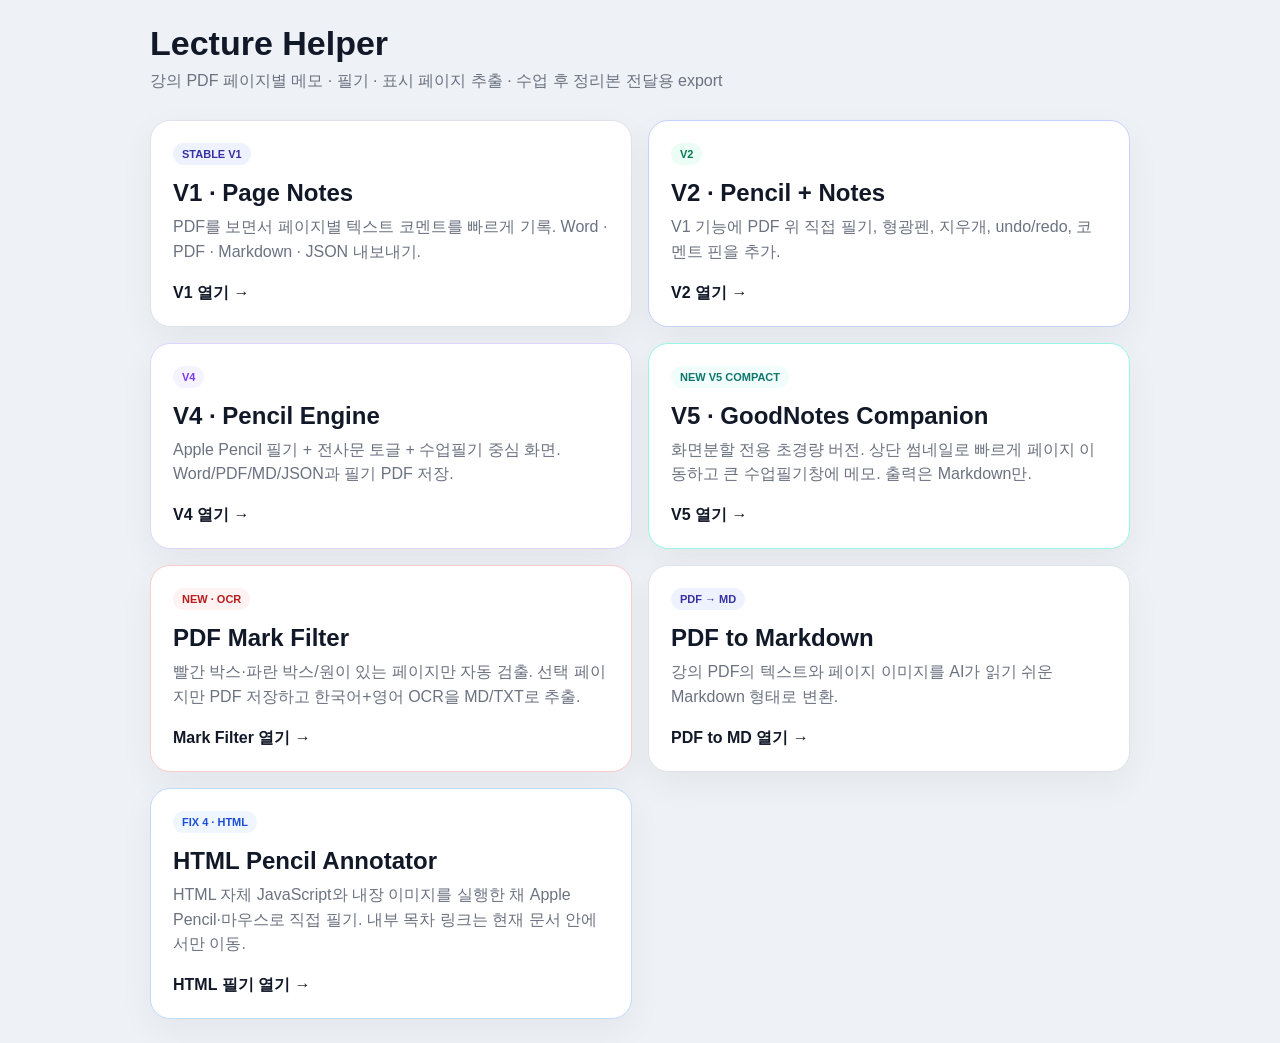
==== commit 656648b1: "Bump HTML annotator cache to FIX 4" ====
--- a/index.html
+++ b/index.html
@@ -1 +1 @@
-<!doctype html><html lang="ko"><head><meta charset="utf-8"><meta name="viewport" content="width=device-width,initial-scale=1"><meta name="theme-color" content="#111827"><title>Lecture Helper</title><style>*{box-sizing:border-box}body{margin:0;min-height:100vh;display:grid;place-items:center;background:#eef1f5;color:#111827;font-family:-apple-system,BlinkMacSystemFont,"Segoe UI","Noto Sans KR",sans-serif;padding:24px}.wrap{width:min(980px,100%)}h1{margin:0 0 8px;font-size:34px}.sub{color:#6b7280;margin:0 0 28px}.grid{display:grid;grid-template-columns:repeat(2,minmax(0,1fr));gap:16px}.card{display:block;text-decoration:none;color:inherit;background:white;border:1px solid #dfe3e8;border-radius:20px;padding:22px;box-shadow:0 12px 35px #1118270d}.card:hover{transform:translateY(-1px)}.badge{display:inline-block;font-size:11px;font-weight:800;border-radius:999px;padding:5px 9px;background:#eef2ff;color:#3730a3}.card h2{margin:14px 0 8px}.card p{color:#6b7280;line-height:1.55;margin:0}.go{margin-top:18px;font-weight:800}.v2{border-color:#c7d2fe}.v2 .badge{background:#ecfdf5;color:#047857}.v4{border-color:#ddd6fe}.v4 .badge{background:#f5f3ff;color:#7c3aed}.v5{border-color:#99f6e4}.v5 .badge{background:#f0fdfa;color:#0f766e}.mark{border-color:#fecaca}.mark .badge{background:#fef2f2;color:#b91c1c}.htmlnote{border-color:#bfdbfe}.htmlnote .badge{background:#eff6ff;color:#1d4ed8}@media(max-width:800px){.grid{grid-template-columns:1fr}h1{font-size:28px}}</style></head><body><main class="wrap"><h1>Lecture Helper</h1><p class="sub">강의 PDF 페이지별 메모 · 필기 · 표시 페이지 추출 · 수업 후 정리본 전달용 export</p><section class="grid"><a class="card" href="./v1/"><span class="badge">STABLE V1</span><h2>V1 · Page Notes</h2><p>PDF를 보면서 페이지별 텍스트 코멘트를 빠르게 기록. Word · PDF · Markdown · JSON 내보내기.</p><div class="go">V1 열기 →</div></a><a class="card v2" href="./v2/"><span class="badge">V2</span><h2>V2 · Pencil + Notes</h2><p>V1 기능에 PDF 위 직접 필기, 형광펜, 지우개, undo/redo, 코멘트 핀을 추가.</p><div class="go">V2 열기 →</div></a><a class="card v4" href="./v4/"><span class="badge">V4</span><h2>V4 · Pencil Engine</h2><p>Apple Pencil 필기 + 전사문 토글 + 수업필기 중심 화면. Word/PDF/MD/JSON과 필기 PDF 저장.</p><div class="go">V4 열기 →</div></a><a class="card v5" href="./v5/"><span class="badge">NEW V5 COMPACT</span><h2>V5 · GoodNotes Companion</h2><p>화면분할 전용 초경량 버전. 상단 썸네일로 빠르게 페이지 이동하고 큰 수업필기창에 메모. 출력은 Markdown만.</p><div class="go">V5 열기 →</div></a><a class="card mark" href="./pdf_annotated_pages/"><span class="badge">NEW · OCR</span><h2>PDF Mark Filter</h2><p>빨간 박스·파란 박스/원이 있는 페이지만 자동 검출. 선택 페이지만 PDF 저장하고 한국어+영어 OCR을 MD/TXT로 추출.</p><div class="go">Mark Filter 열기 →</div></a><a class="card" href="./pdf_to_md/"><span class="badge">PDF → MD</span><h2>PDF to Markdown</h2><p>강의 PDF의 텍스트와 페이지 이미지를 AI가 읽기 쉬운 Markdown 형태로 변환.</p><div class="go">PDF to MD 열기 →</div></a><a class="card htmlnote" href="./html_annotator/?v=20261001c"><span class="badge">FIXED · HTML</span><h2>HTML Pencil Annotator</h2><p>HTML 파일의 자체 JavaScript·내장 이미지를 유지한 채 Apple Pencil·마우스로 직접 필기. 내부 목차 링크는 같은 문서에서 이동.</p><div class="go">HTML 필기 열기 →</div></a></section></main></body></html>+<!doctype html><html lang="ko"><head><meta charset="utf-8"><meta name="viewport" content="width=device-width,initial-scale=1"><meta name="theme-color" content="#111827"><title>Lecture Helper</title><style>*{box-sizing:border-box}body{margin:0;min-height:100vh;display:grid;place-items:center;background:#eef1f5;color:#111827;font-family:-apple-system,BlinkMacSystemFont,"Segoe UI","Noto Sans KR",sans-serif;padding:24px}.wrap{width:min(980px,100%)}h1{margin:0 0 8px;font-size:34px}.sub{color:#6b7280;margin:0 0 28px}.grid{display:grid;grid-template-columns:repeat(2,minmax(0,1fr));gap:16px}.card{display:block;text-decoration:none;color:inherit;background:white;border:1px solid #dfe3e8;border-radius:20px;padding:22px;box-shadow:0 12px 35px #1118270d}.card:hover{transform:translateY(-1px)}.badge{display:inline-block;font-size:11px;font-weight:800;border-radius:999px;padding:5px 9px;background:#eef2ff;color:#3730a3}.card h2{margin:14px 0 8px}.card p{color:#6b7280;line-height:1.55;margin:0}.go{margin-top:18px;font-weight:800}.v2{border-color:#c7d2fe}.v2 .badge{background:#ecfdf5;color:#047857}.v4{border-color:#ddd6fe}.v4 .badge{background:#f5f3ff;color:#7c3aed}.v5{border-color:#99f6e4}.v5 .badge{background:#f0fdfa;color:#0f766e}.mark{border-color:#fecaca}.mark .badge{background:#fef2f2;color:#b91c1c}.htmlnote{border-color:#bfdbfe}.htmlnote .badge{background:#eff6ff;color:#1d4ed8}@media(max-width:800px){.grid{grid-template-columns:1fr}h1{font-size:28px}}</style></head><body><main class="wrap"><h1>Lecture Helper</h1><p class="sub">강의 PDF 페이지별 메모 · 필기 · 표시 페이지 추출 · 수업 후 정리본 전달용 export</p><section class="grid"><a class="card" href="./v1/"><span class="badge">STABLE V1</span><h2>V1 · Page Notes</h2><p>PDF를 보면서 페이지별 텍스트 코멘트를 빠르게 기록. Word · PDF · Markdown · JSON 내보내기.</p><div class="go">V1 열기 →</div></a><a class="card v2" href="./v2/"><span class="badge">V2</span><h2>V2 · Pencil + Notes</h2><p>V1 기능에 PDF 위 직접 필기, 형광펜, 지우개, undo/redo, 코멘트 핀을 추가.</p><div class="go">V2 열기 →</div></a><a class="card v4" href="./v4/"><span class="badge">V4</span><h2>V4 · Pencil Engine</h2><p>Apple Pencil 필기 + 전사문 토글 + 수업필기 중심 화면. Word/PDF/MD/JSON과 필기 PDF 저장.</p><div class="go">V4 열기 →</div></a><a class="card v5" href="./v5/"><span class="badge">NEW V5 COMPACT</span><h2>V5 · GoodNotes Companion</h2><p>화면분할 전용 초경량 버전. 상단 썸네일로 빠르게 페이지 이동하고 큰 수업필기창에 메모. 출력은 Markdown만.</p><div class="go">V5 열기 →</div></a><a class="card mark" href="./pdf_annotated_pages/"><span class="badge">NEW · OCR</span><h2>PDF Mark Filter</h2><p>빨간 박스·파란 박스/원이 있는 페이지만 자동 검출. 선택 페이지만 PDF 저장하고 한국어+영어 OCR을 MD/TXT로 추출.</p><div class="go">Mark Filter 열기 →</div></a><a class="card" href="./pdf_to_md/"><span class="badge">PDF → MD</span><h2>PDF to Markdown</h2><p>강의 PDF의 텍스트와 페이지 이미지를 AI가 읽기 쉬운 Markdown 형태로 변환.</p><div class="go">PDF to MD 열기 →</div></a><a class="card htmlnote" href="./html_annotator/?v=20261001d"><span class="badge">FIX 4 · HTML</span><h2>HTML Pencil Annotator</h2><p>HTML 자체 JavaScript와 내장 이미지를 실행한 채 Apple Pencil·마우스로 직접 필기. 내부 목차 링크는 현재 문서 안에서만 이동.</p><div class="go">HTML 필기 열기 →</div></a></section></main></body></html>
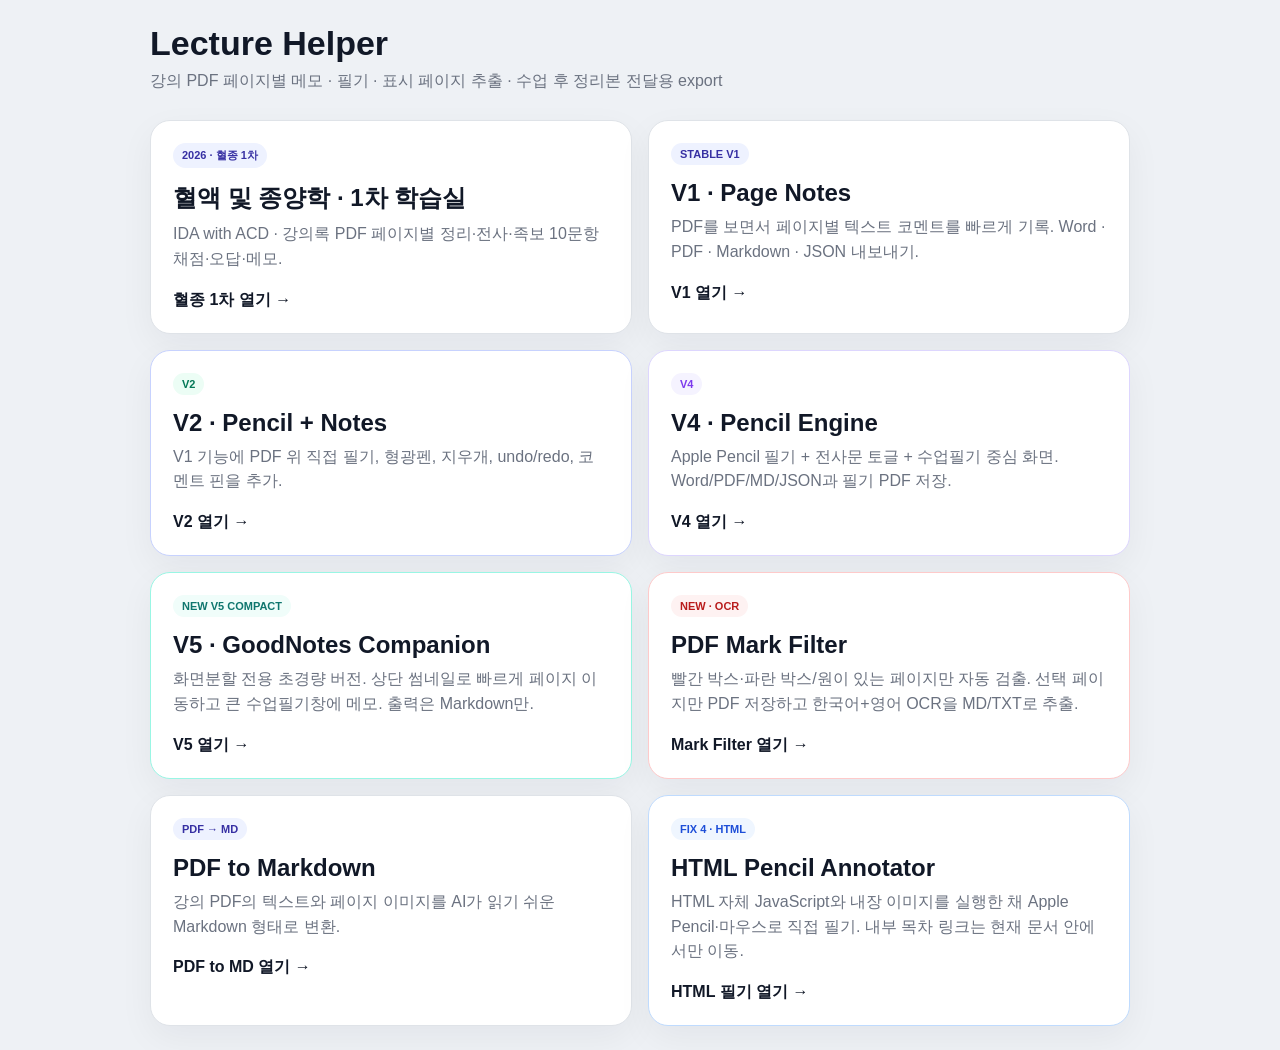
==== commit 87fa9e37: "Link hematology first exam learning site from Lecture Helper home" ====
--- a/index.html
+++ b/index.html
@@ -1 +1 @@
-<!doctype html><html lang="ko"><head><meta charset="utf-8"><meta name="viewport" content="width=device-width,initial-scale=1"><meta name="theme-color" content="#111827"><title>Lecture Helper</title><style>*{box-sizing:border-box}body{margin:0;min-height:100vh;display:grid;place-items:center;background:#eef1f5;color:#111827;font-family:-apple-system,BlinkMacSystemFont,"Segoe UI","Noto Sans KR",sans-serif;padding:24px}.wrap{width:min(980px,100%)}h1{margin:0 0 8px;font-size:34px}.sub{color:#6b7280;margin:0 0 28px}.grid{display:grid;grid-template-columns:repeat(2,minmax(0,1fr));gap:16px}.card{display:block;text-decoration:none;color:inherit;background:white;border:1px solid #dfe3e8;border-radius:20px;padding:22px;box-shadow:0 12px 35px #1118270d}.card:hover{transform:translateY(-1px)}.badge{display:inline-block;font-size:11px;font-weight:800;border-radius:999px;padding:5px 9px;background:#eef2ff;color:#3730a3}.card h2{margin:14px 0 8px}.card p{color:#6b7280;line-height:1.55;margin:0}.go{margin-top:18px;font-weight:800}.v2{border-color:#c7d2fe}.v2 .badge{background:#ecfdf5;color:#047857}.v4{border-color:#ddd6fe}.v4 .badge{background:#f5f3ff;color:#7c3aed}.v5{border-color:#99f6e4}.v5 .badge{background:#f0fdfa;color:#0f766e}.mark{border-color:#fecaca}.mark .badge{background:#fef2f2;color:#b91c1c}.htmlnote{border-color:#bfdbfe}.htmlnote .badge{background:#eff6ff;color:#1d4ed8}@media(max-width:800px){.grid{grid-template-columns:1fr}h1{font-size:28px}}</style></head><body><main class="wrap"><h1>Lecture Helper</h1><p class="sub">강의 PDF 페이지별 메모 · 필기 · 표시 페이지 추출 · 수업 후 정리본 전달용 export</p><section class="grid"><a class="card" href="./v1/"><span class="badge">STABLE V1</span><h2>V1 · Page Notes</h2><p>PDF를 보면서 페이지별 텍스트 코멘트를 빠르게 기록. Word · PDF · Markdown · JSON 내보내기.</p><div class="go">V1 열기 →</div></a><a class="card v2" href="./v2/"><span class="badge">V2</span><h2>V2 · Pencil + Notes</h2><p>V1 기능에 PDF 위 직접 필기, 형광펜, 지우개, undo/redo, 코멘트 핀을 추가.</p><div class="go">V2 열기 →</div></a><a class="card v4" href="./v4/"><span class="badge">V4</span><h2>V4 · Pencil Engine</h2><p>Apple Pencil 필기 + 전사문 토글 + 수업필기 중심 화면. Word/PDF/MD/JSON과 필기 PDF 저장.</p><div class="go">V4 열기 →</div></a><a class="card v5" href="./v5/"><span class="badge">NEW V5 COMPACT</span><h2>V5 · GoodNotes Companion</h2><p>화면분할 전용 초경량 버전. 상단 썸네일로 빠르게 페이지 이동하고 큰 수업필기창에 메모. 출력은 Markdown만.</p><div class="go">V5 열기 →</div></a><a class="card mark" href="./pdf_annotated_pages/"><span class="badge">NEW · OCR</span><h2>PDF Mark Filter</h2><p>빨간 박스·파란 박스/원이 있는 페이지만 자동 검출. 선택 페이지만 PDF 저장하고 한국어+영어 OCR을 MD/TXT로 추출.</p><div class="go">Mark Filter 열기 →</div></a><a class="card" href="./pdf_to_md/"><span class="badge">PDF → MD</span><h2>PDF to Markdown</h2><p>강의 PDF의 텍스트와 페이지 이미지를 AI가 읽기 쉬운 Markdown 형태로 변환.</p><div class="go">PDF to MD 열기 →</div></a><a class="card htmlnote" href="./html_annotator/?v=20261001d"><span class="badge">FIX 4 · HTML</span><h2>HTML Pencil Annotator</h2><p>HTML 자체 JavaScript와 내장 이미지를 실행한 채 Apple Pencil·마우스로 직접 필기. 내부 목차 링크는 현재 문서 안에서만 이동.</p><div class="go">HTML 필기 열기 →</div></a></section></main></body></html>+<!doctype html><html lang="ko"><head><meta charset="utf-8"><meta name="viewport" content="width=device-width,initial-scale=1"><meta name="theme-color" content="#111827"><title>Lecture Helper</title><style>*{box-sizing:border-box}body{margin:0;min-height:100vh;display:grid;place-items:center;background:#eef1f5;color:#111827;font-family:-apple-system,BlinkMacSystemFont,"Segoe UI","Noto Sans KR",sans-serif;padding:24px}.wrap{width:min(980px,100%)}h1{margin:0 0 8px;font-size:34px}.sub{color:#6b7280;margin:0 0 28px}.grid{display:grid;grid-template-columns:repeat(2,minmax(0,1fr));gap:16px}.card{display:block;text-decoration:none;color:inherit;background:white;border:1px solid #dfe3e8;border-radius:20px;padding:22px;box-shadow:0 12px 35px #1118270d}.card:hover{transform:translateY(-1px)}.badge{display:inline-block;font-size:11px;font-weight:800;border-radius:999px;padding:5px 9px;background:#eef2ff;color:#3730a3}.card h2{margin:14px 0 8px}.card p{color:#6b7280;line-height:1.55;margin:0}.go{margin-top:18px;font-weight:800}.v2{border-color:#c7d2fe}.v2 .badge{background:#ecfdf5;color:#047857}.v4{border-color:#ddd6fe}.v4 .badge{background:#f5f3ff;color:#7c3aed}.v5{border-color:#99f6e4}.v5 .badge{background:#f0fdfa;color:#0f766e}.mark{border-color:#fecaca}.mark .badge{background:#fef2f2;color:#b91c1c}.htmlnote{border-color:#bfdbfe}.htmlnote .badge{background:#eff6ff;color:#1d4ed8}@media(max-width:800px){.grid{grid-template-columns:1fr}h1{font-size:28px}}</style></head><body><main class="wrap"><h1>Lecture Helper</h1><p class="sub">강의 PDF 페이지별 메모 · 필기 · 표시 페이지 추출 · 수업 후 정리본 전달용 export</p><section class="grid"><a class="card" href="./hematology-1/"><span class="badge">2026 · 혈종 1차</span><h2>혈액 및 종양학 · 1차 학습실</h2><p>IDA with ACD · 강의록 PDF 페이지별 정리·전사·족보 10문항 채점·오답·메모.</p><div class="go">혈종 1차 열기 →</div></a><a class="card" href="./v1/"><span class="badge">STABLE V1</span><h2>V1 · Page Notes</h2><p>PDF를 보면서 페이지별 텍스트 코멘트를 빠르게 기록. Word · PDF · Markdown · JSON 내보내기.</p><div class="go">V1 열기 →</div></a><a class="card v2" href="./v2/"><span class="badge">V2</span><h2>V2 · Pencil + Notes</h2><p>V1 기능에 PDF 위 직접 필기, 형광펜, 지우개, undo/redo, 코멘트 핀을 추가.</p><div class="go">V2 열기 →</div></a><a class="card v4" href="./v4/"><span class="badge">V4</span><h2>V4 · Pencil Engine</h2><p>Apple Pencil 필기 + 전사문 토글 + 수업필기 중심 화면. Word/PDF/MD/JSON과 필기 PDF 저장.</p><div class="go">V4 열기 →</div></a><a class="card v5" href="./v5/"><span class="badge">NEW V5 COMPACT</span><h2>V5 · GoodNotes Companion</h2><p>화면분할 전용 초경량 버전. 상단 썸네일로 빠르게 페이지 이동하고 큰 수업필기창에 메모. 출력은 Markdown만.</p><div class="go">V5 열기 →</div></a><a class="card mark" href="./pdf_annotated_pages/"><span class="badge">NEW · OCR</span><h2>PDF Mark Filter</h2><p>빨간 박스·파란 박스/원이 있는 페이지만 자동 검출. 선택 페이지만 PDF 저장하고 한국어+영어 OCR을 MD/TXT로 추출.</p><div class="go">Mark Filter 열기 →</div></a><a class="card" href="./pdf_to_md/"><span class="badge">PDF → MD</span><h2>PDF to Markdown</h2><p>강의 PDF의 텍스트와 페이지 이미지를 AI가 읽기 쉬운 Markdown 형태로 변환.</p><div class="go">PDF to MD 열기 →</div></a><a class="card htmlnote" href="./html_annotator/?v=20261001d"><span class="badge">FIX 4 · HTML</span><h2>HTML Pencil Annotator</h2><p>HTML 자체 JavaScript와 내장 이미지를 실행한 채 Apple Pencil·마우스로 직접 필기. 내부 목차 링크는 현재 문서 안에서만 이동.</p><div class="go">HTML 필기 열기 →</div></a></section></main></body></html>
